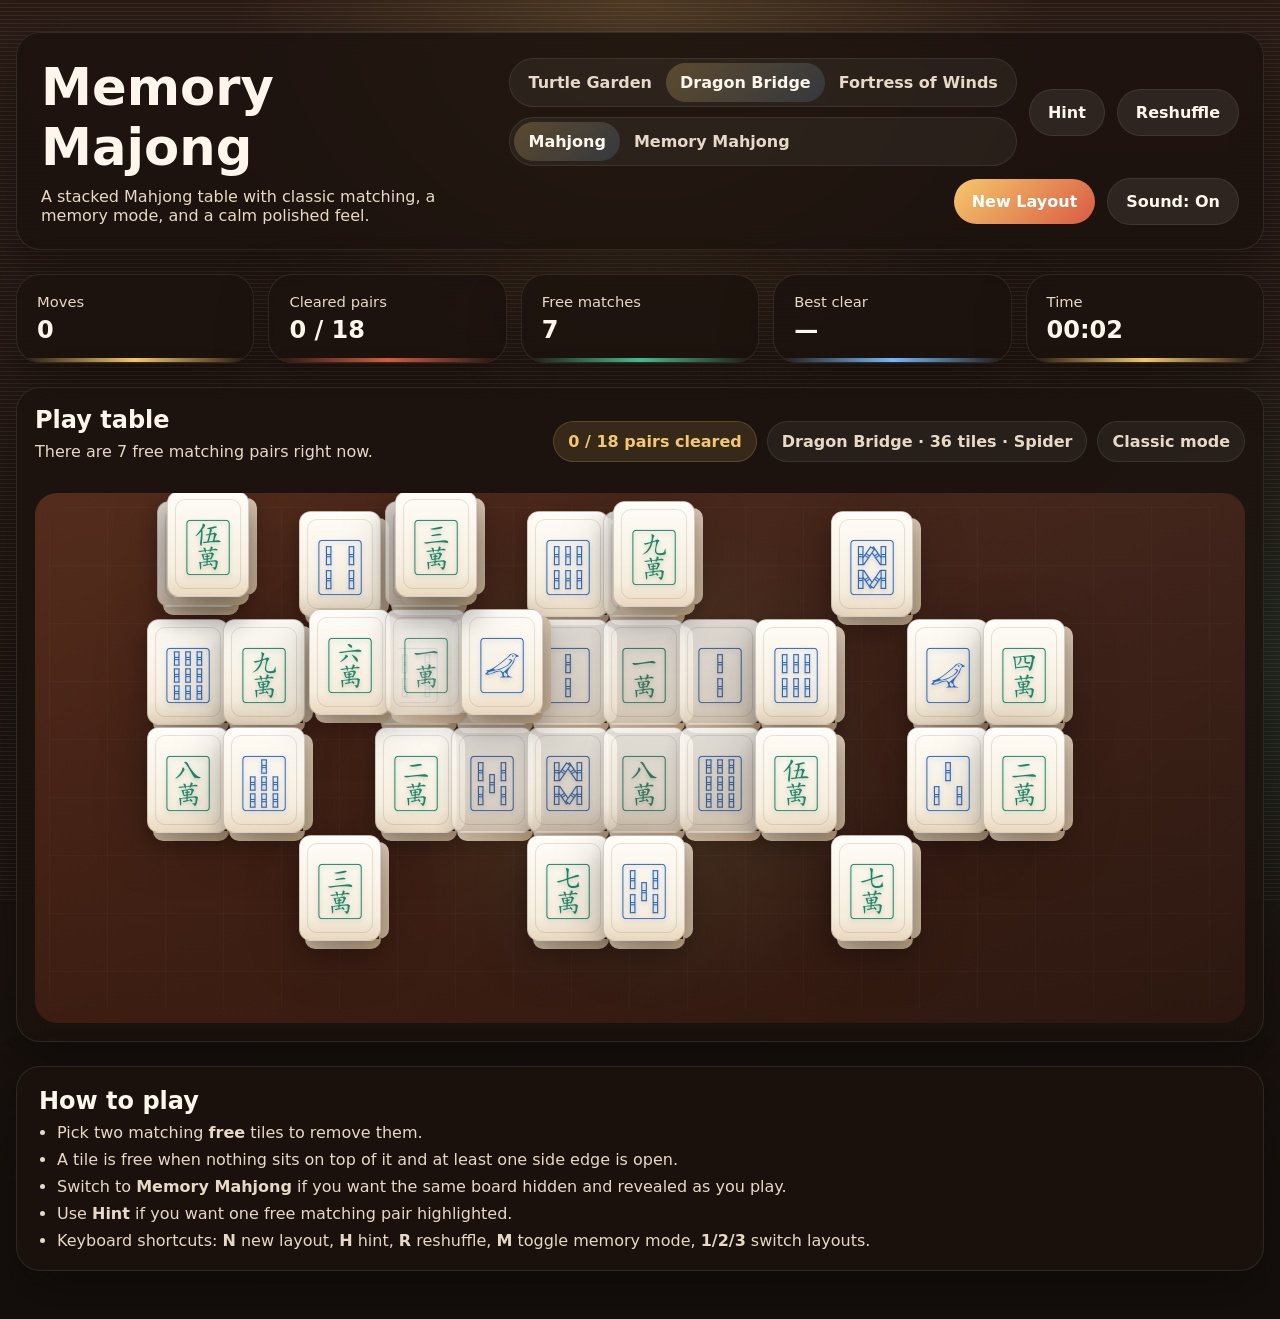
==== index.html @ 8ba1121e "Publish Memory Majong demo" ====
<!doctype html>
<html lang="en">
  <head>
    <meta charset="UTF-8" />
    <meta name="viewport" content="width=device-width, initial-scale=1.0" />
    <title>Memory Majong</title>
    <link rel="stylesheet" href="styles.css" />
  </head>
  <body>
    <main class="app">
      <header class="hero">
        <div class="hero-copy">
          <h1>Memory Majong</h1>
          <p class="subtitle">A stacked Mahjong table with classic matching, a memory mode, and a calm polished feel.</p>
        </div>

        <div class="hero-actions">
          <div class="picker-stack">
            <div class="mode-picker" role="group" aria-label="Layout difficulty">
              <button class="mode-button layout-button is-active" data-layout="easy" type="button">Turtle Garden</button>
              <button class="mode-button layout-button" data-layout="classic" type="button">Dragon Bridge</button>
              <button class="mode-button layout-button" data-layout="grand" type="button">Fortress of Winds</button>
            </div>
            <div class="mode-picker" role="group" aria-label="Game mode">
              <button class="mode-button game-mode-button is-active" data-game-mode="normal" type="button">Mahjong</button>
              <button class="mode-button game-mode-button" data-game-mode="memory" type="button">Memory Mahjong</button>
            </div>
          </div>
          <button id="hint-button" class="secondary-button" type="button">Hint</button>
          <button id="reshuffle-button" class="secondary-button" type="button">Reshuffle</button>
          <button id="new-game" class="primary-button" type="button">New Layout</button>
          <button id="sound-toggle" class="secondary-button" type="button" aria-pressed="true">Sound: On</button>
        </div>
      </header>

      <section class="stats" aria-label="Game status">
        <div class="stat-card accent-gold">
          <span class="stat-label">Moves</span>
          <strong id="moves">0</strong>
        </div>
        <div class="stat-card accent-red">
          <span class="stat-label">Cleared pairs</span>
          <strong id="matches">0 / 18</strong>
        </div>
        <div class="stat-card accent-green">
          <span class="stat-label">Free matches</span>
          <strong id="streak">0</strong>
        </div>
        <div class="stat-card accent-blue">
          <span class="stat-label">Best clear</span>
          <strong id="best-score">—</strong>
        </div>
        <div class="stat-card accent-gold">
          <span class="stat-label">Time</span>
          <strong id="elapsed-time">00:00</strong>
        </div>
      </section>

      <section class="table-shell">
        <div class="table-top">
          <div>
            <h2>Play table</h2>
            <p id="status-text" class="table-subtitle">Only free tiles can be lifted — a tile needs open air above and a free left or right edge.</p>
          </div>
          <div class="top-pills">
            <div id="progress-pill" class="progress-pill">0 / 18 pairs cleared</div>
            <div id="layout-pill" class="ghost-pill">Dragon Bridge</div>
            <div id="game-mode-pill" class="ghost-pill">Classic mode</div>
          </div>
        </div>

        <div class="board-wrap">
          <div id="board" class="board" aria-label="Mahjong solitaire board" role="grid"></div>
          <div id="table-glow" class="table-glow" aria-hidden="true"></div>
        </div>
      </section>

      <section class="how-to">
        <h2>How to play</h2>
        <ul>
          <li>Pick two matching <strong>free</strong> tiles to remove them.</li>
          <li>A tile is free when nothing sits on top of it and at least one side edge is open.</li>
          <li>Switch to <strong>Memory Mahjong</strong> if you want the same board hidden and revealed as you play.</li>
          <li>Use <strong>Hint</strong> if you want one free matching pair highlighted.</li>
          <li>Keyboard shortcuts: <strong>N</strong> new layout, <strong>H</strong> hint, <strong>R</strong> reshuffle, <strong>M</strong> toggle memory mode, <strong>1/2/3</strong> switch layouts.</li>
        </ul>
      </section>
    </main>

    <dialog id="win-dialog" class="win-dialog">
      <form method="dialog" class="win-card">
        <p class="eyebrow">Beautiful work</p>
        <h2>You cleared the table 🎉</h2>
        <p id="win-summary"></p>
        <div class="dialog-actions">
          <button class="primary-button" id="play-again" value="play-again">Play again</button>
          <button class="secondary-button" value="close">Close</button>
        </div>
      </form>
    </dialog>

    <script type="module" src="game.js"></script>
  </body>
</html>
---- styles.css ----
:root {
  color-scheme: dark;
  --bg: #1a120d;
  --bg-2: #2b1d16;
  --panel: rgba(28, 18, 14, 0.84);
  --panel-soft: rgba(255, 248, 235, 0.08);
  --text: #fff7ed;
  --muted: #e7d9c6;
  --gold: #f5c86b;
  --red: #d95b43;
  --jade: #43bf8f;
  --blue: #74baff;
  --shadow: 0 18px 50px rgba(0, 0, 0, 0.35);
  --tile-width: 82px;
  --tile-height: 106px;
  --step-x: 38px;
  --step-y: 54px;
  --lift-x: 10px;
  --lift-y: 10px;
}

* { box-sizing: border-box; }
body {
  margin: 0;
  min-height: 100vh;
  font-family: Inter, ui-sans-serif, system-ui, -apple-system, BlinkMacSystemFont, "Segoe UI", sans-serif;
  color: var(--text);
  background:
    radial-gradient(circle at top, rgba(245, 200, 107, 0.18), transparent 28%),
    radial-gradient(circle at right, rgba(60, 191, 138, 0.12), transparent 22%),
    linear-gradient(180deg, #2a1b15 0%, #140f0c 100%);
}
body::before {
  content: "";
  position: fixed;
  inset: 0;
  pointer-events: none;
  opacity: 0.08;
  background-image: linear-gradient(transparent 0, transparent calc(100% - 1px), rgba(255,255,255,0.8) calc(100% - 1px));
  background-size: 100% 4px;
}
body::after {
  content: "";
  position: fixed;
  inset: 0;
  pointer-events: none;
  opacity: 0.24;
  background:
    radial-gradient(circle at 12% 18%, rgba(255,255,255,0.16) 0 1px, transparent 2px),
    radial-gradient(circle at 84% 22%, rgba(255,255,255,0.14) 0 1px, transparent 2px),
    radial-gradient(circle at 68% 76%, rgba(245,200,107,0.16) 0 1px, transparent 2px),
    radial-gradient(circle at 24% 82%, rgba(105,183,255,0.12) 0 1px, transparent 2px);
}
button { font: inherit; }
.app { width: min(1280px, calc(100% - 32px)); margin: 0 auto; padding: 32px 0 48px; }
.hero,.stat-card,.table-shell,.how-to,.win-card {
  background: var(--panel);
  backdrop-filter: blur(16px);
  border: 1px solid rgba(255, 248, 235, 0.09);
  border-radius: 24px;
  box-shadow: var(--shadow);
}
.hero { display: flex; justify-content: space-between; align-items: end; gap: 20px; margin-bottom: 24px; padding: 24px; }
.hero-actions { display:flex; gap:12px; flex-wrap:wrap; justify-content:end; align-items:center; }
.picker-stack { display:flex; flex-direction:column; gap:10px; }
.eyebrow { margin:0 0 6px; color:var(--gold); font-size:.8rem; font-weight:700; letter-spacing:.12em; text-transform:uppercase; }
h1,h2,p { margin-top:0; }
h1 { margin-bottom:10px; font-size:clamp(2rem,4vw,3.5rem); }
h2 { margin-bottom:8px; }
.subtitle,.table-subtitle,.how-to ul { color:var(--muted); }
.subtitle { margin-bottom:0; max-width:58ch; }
.mode-picker {
  display:inline-flex; padding:4px; border-radius:999px; background:rgba(255,255,255,0.05); border:1px solid rgba(255,255,255,0.08);
  flex-wrap: wrap;
}
.mode-button {
  border:0; background:transparent; color:var(--muted); padding:10px 14px; border-radius:999px; cursor:pointer; font-weight:700;
}
.mode-button.is-active { background:linear-gradient(135deg, rgba(245,200,107,.24), rgba(105,183,255,.15)); color:var(--text); }
.stats { display:grid; grid-template-columns:repeat(auto-fit,minmax(150px,1fr)); gap:14px; margin-bottom:24px; }
.stat-card { padding:18px 20px; position:relative; overflow:hidden; }
.stat-card::after { content:""; position:absolute; inset:auto 0 0 0; height:4px; }
.accent-gold::after { background: linear-gradient(90deg, transparent, var(--gold), transparent); }
.accent-red::after { background: linear-gradient(90deg, transparent, var(--red), transparent); }
.accent-green::after { background: linear-gradient(90deg, transparent, var(--jade), transparent); }
.accent-blue::after { background: linear-gradient(90deg, transparent, var(--blue), transparent); }
.stat-label { display:block; margin-bottom:6px; color:var(--muted); font-size:.92rem; }
.stat-card strong { font-size:1.5rem; }
.table-shell { padding:18px; }
.table-top { display:flex; justify-content:space-between; align-items:center; gap:16px; margin-bottom:16px; }
.top-pills { display:flex; gap:10px; flex-wrap:wrap; justify-content:end; }
.progress-pill,.ghost-pill {
  border-radius:999px; padding:10px 14px; font-weight:700; white-space:nowrap;
}
.progress-pill { background:rgba(245, 200, 107, 0.12); border:1px solid rgba(245, 200, 107, 0.18); color:var(--gold); }
.ghost-pill { background:rgba(255,255,255,0.05); border:1px solid rgba(255,255,255,0.09); color:var(--muted); }
.board-wrap {
  position:relative; padding:18px; border-radius:22px; overflow:auto;
  display:flex;
  justify-content:center;
  align-items:flex-start;
  background:
    radial-gradient(circle at center, rgba(60, 191, 138, 0.09), transparent 40%),
    linear-gradient(180deg, rgba(255,255,255,0.03), rgba(0,0,0,0.12)),
    linear-gradient(135deg, rgba(88, 41, 23, 0.85), rgba(53, 28, 20, 0.92));
}
.board-wrap::before {
  content: "";
  position: absolute;
  inset: 14px;
  border-radius: 18px;
  background:
    linear-gradient(90deg, rgba(255,255,255,0.025) 1px, transparent 1px),
    linear-gradient(rgba(255,255,255,0.025) 1px, transparent 1px);
  background-size: 58px 58px;
  pointer-events: none;
}
.table-glow {
  position:absolute; inset:-20% -10%; pointer-events:none; background:radial-gradient(circle at center, rgba(245,200,107,.08), transparent 30%);
  opacity:.8; animation: pulse 5.5s ease-in-out infinite;
}
@keyframes pulse { 0%,100% { transform:scale(1); opacity:.45; } 50% { transform:scale(1.08); opacity:.8; } }
@keyframes pairCelebrateLeft {
  0% { transform: translateY(0) scale(1); }
  45% { transform: translate(12px, -6px) scale(1.04); }
  100% { transform: translate(22px, -10px) scale(0.96); opacity: 0; }
}
@keyframes pairCelebrateRight {
  0% { transform: translateY(0) scale(1); }
  45% { transform: translate(-12px, -6px) scale(1.04); }
  100% { transform: translate(-22px, -10px) scale(0.96); opacity: 0; }
}
.board {
  position: relative;
  z-index: 1;
  width: calc(var(--board-width) + 48px);
  height: calc(var(--board-height) + 48px);
  min-width: calc(var(--board-width) + 48px);
  min-height: calc(var(--board-height) + 48px);
  flex: 0 0 auto;
}
.tile {
  position:absolute;
  width: var(--tile-width);
  height: var(--tile-height);
  padding: 0;
  border: 0;
  background: transparent;
  cursor: pointer;
  transform: translateY(0);
  transition: transform 160ms ease, filter 180ms ease, opacity 180ms ease;
}
.tile:hover:not(:disabled) { transform: translateY(-4px); }
.tile.is-celebrating-left {
  animation: pairCelebrateLeft 360ms ease forwards;
}
.tile.is-celebrating-right {
  animation: pairCelebrateRight 360ms ease forwards;
}
.tile:disabled { cursor: default; }
.tile:focus-visible { outline: 3px solid #fde68a; outline-offset: 5px; }
.tile.is-removed { opacity: 0; pointer-events: none; transform: scale(0.92); }
.tile.is-free .tile-face { filter: drop-shadow(0 10px 24px rgba(0,0,0,.25)); }
.tile.is-selected .tile-face { transform: translate(-4px, -4px); box-shadow: 0 0 0 2px rgba(245,200,107,.65), 0 18px 28px rgba(0,0,0,.28); }
.tile.is-hinted .tile-face { box-shadow: 0 0 0 2px rgba(116,186,255,.7), 0 0 24px rgba(116,186,255,.24); }
.tile.is-blocked .tile-face { opacity: .84; filter: saturate(.8); }
.tile.is-concealed .tile-face { background: linear-gradient(180deg, #efe3c7 0%, #d2b789 100%); }
.tile.is-top .tile-face { box-shadow: 0 18px 28px rgba(0,0,0,.28); }
.tile-side,
.tile-front-edge,
.tile-face {
  position:absolute;
  border-radius: 12px;
}
.tile-face {
  inset: 0;
  background: linear-gradient(180deg, #fffdf8 0%, #f5eddd 78%, #ead8bf 100%);
  border: 1px solid rgba(69, 48, 35, 0.22);
  box-shadow: 0 12px 20px rgba(0,0,0,.18), inset 0 2px 0 rgba(255,255,255,.95);
  overflow: hidden;
}
.tile-face::before {
  content: "";
  position:absolute;
  inset: 7px;
  border-radius: 10px;
  border: 1px solid rgba(69,48,35,.13);
}
.tile-face--back::before {
  border-color: rgba(91, 57, 26, 0.18);
}
.tile-side {
  top: 7px;
  right: -8px;
  width: 10px;
  height: calc(100% - 9px);
  border-radius: 0 10px 10px 0;
  background: linear-gradient(180deg, #dccbb5 0%, #cbb498 100%);
}
.tile-back-pattern {
  position: absolute;
  inset: 10px;
  border-radius: 10px;
  background:
    radial-gradient(circle at 25% 25%, rgba(255,255,255,0.38) 0 2px, transparent 3px),
    radial-gradient(circle at 75% 75%, rgba(255,255,255,0.24) 0 2px, transparent 3px),
    linear-gradient(135deg, rgba(129, 34, 38, 0.92), rgba(169, 71, 31, 0.95));
  border: 1px solid rgba(91, 30, 22, 0.28);
  box-shadow: inset 0 0 0 2px rgba(255, 240, 214, 0.22);
}
.tile-front-edge {
  left: 6px;
  right: 0;
  bottom: -8px;
  height: 10px;
  border-radius: 0 0 12px 12px;
  background: linear-gradient(90deg, #dbc7ae 0%, #c6ab89 100%);
}
.tile-ink {
  position:absolute;
  inset: 0;
  display:flex;
  align-items:center;
  justify-content:center;
  padding:8px;
}
.tile-glyph {
  font-size: 3.65rem;
  line-height: 1;
  filter: drop-shadow(0 2px 2px rgba(0,0,0,.18));
}
.tile[data-accent="jade"] .tile-glyph { color: #178866; }
.tile[data-accent="blue"] .tile-glyph { color: #2668c8; }
.tile[data-accent="red"] .tile-glyph { color: #c43e30; }
.tile[data-accent="gold"] .tile-glyph { color: #a27618; }
.primary-button,.secondary-button {
  appearance:none; border:0; border-radius:999px; padding:13px 18px; font-weight:700; cursor:pointer;
}
.primary-button { background:linear-gradient(135deg, var(--gold), var(--red)); color:white; }
.secondary-button { background:var(--panel-soft); color:var(--text); border:1px solid rgba(255,255,255,0.08); }
.secondary-button:disabled,.mode-button:disabled { opacity:.45; cursor:not-allowed; }
.how-to { margin-top:24px; padding:20px 22px; }
.how-to ul { margin:0; padding-left:18px; }
.how-to li + li { margin-top:8px; }
.win-dialog { border:0; padding:0; background:transparent; }
.win-dialog::backdrop { background:rgba(2,6,23,.7); backdrop-filter:blur(6px); }
.win-card { width:min(92vw,430px); padding:28px; }
.dialog-actions { display:flex; gap:12px; margin-top:22px; }
@media (max-width:780px) {
  .app { width:min(100% - 20px,700px); padding-top:22px; }
  .hero,.table-top { flex-direction:column; align-items:stretch; }
  .hero-actions,.top-pills { justify-content:stretch; }
}
@media (max-width:520px) {
  .board-wrap { padding:10px; }
  .dialog-actions,.hero-actions { flex-direction:column; }
  .mode-picker { width:100%; justify-content:space-between; }
}

@media (prefers-reduced-motion: reduce) {
  *, *::before, *::after {
    animation-duration: 0.01ms !important;
    animation-iteration-count: 1 !important;
    transition-duration: 0.01ms !important;
    scroll-behavior: auto !important;
  }

  .table-glow {
    animation: none !important;
  }
}
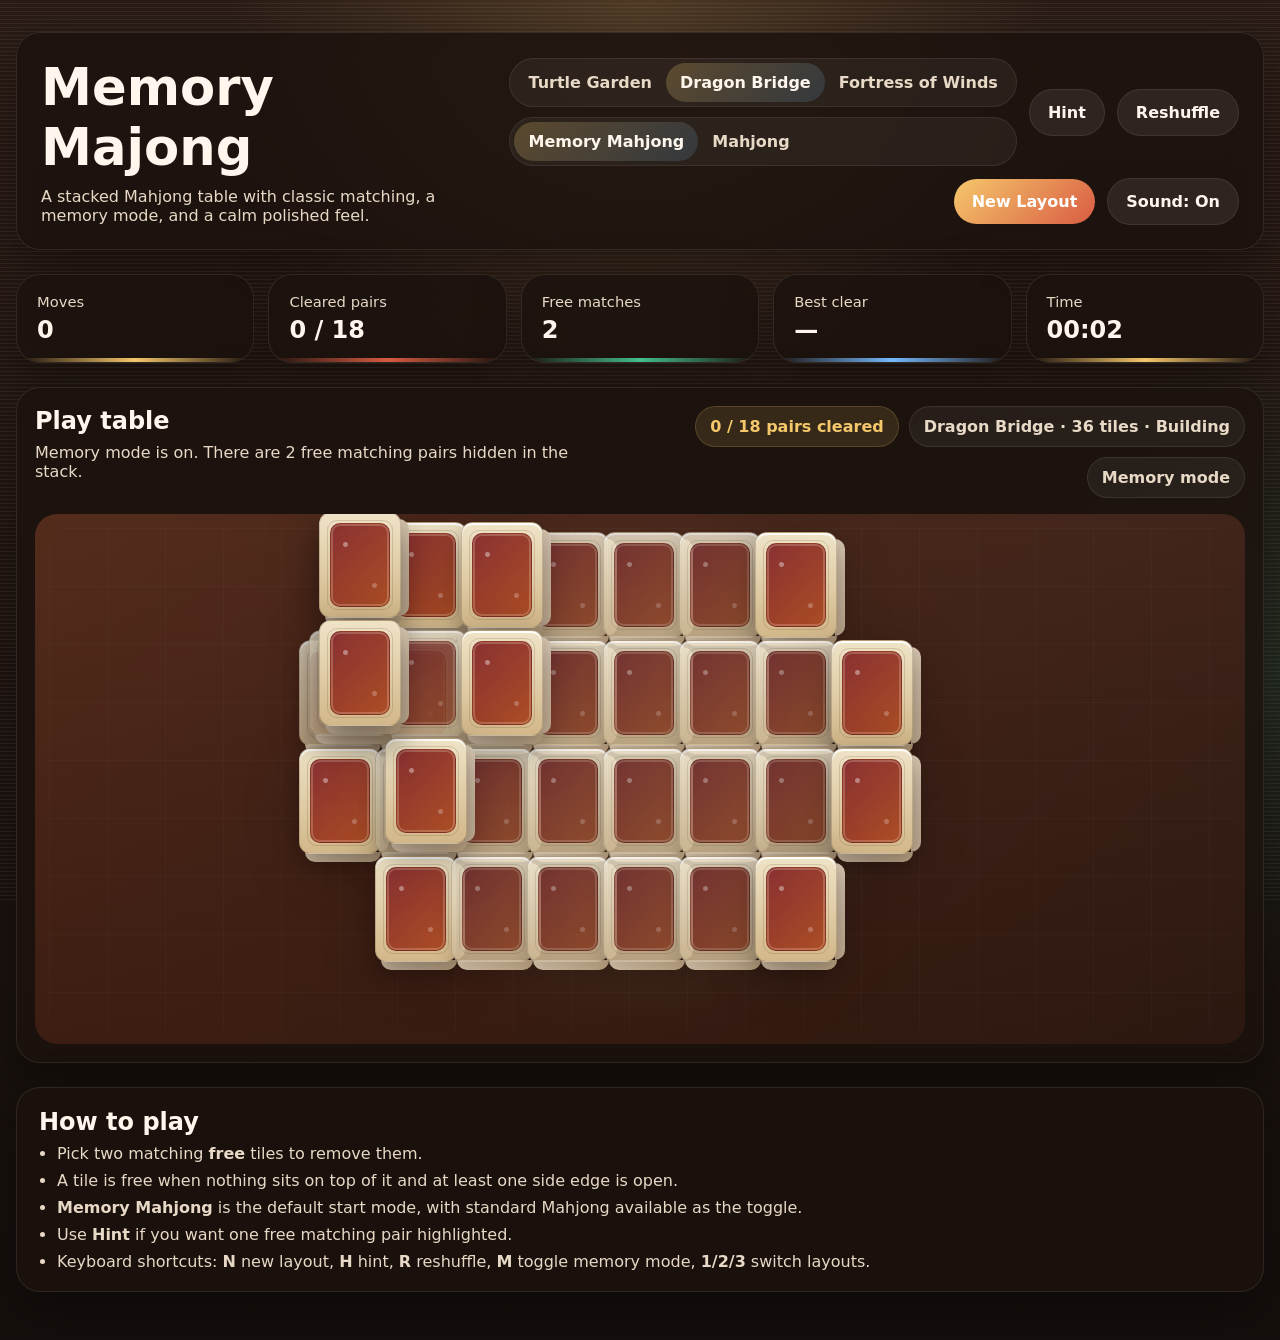
==== commit 29009816: "Make Memory Majong the default mode" ====
--- a/index.html
+++ b/index.html
@@ -22,8 +22,8 @@
               <button class="mode-button layout-button" data-layout="grand" type="button">Fortress of Winds</button>
             </div>
             <div class="mode-picker" role="group" aria-label="Game mode">
-              <button class="mode-button game-mode-button is-active" data-game-mode="normal" type="button">Mahjong</button>
-              <button class="mode-button game-mode-button" data-game-mode="memory" type="button">Memory Mahjong</button>
+              <button class="mode-button game-mode-button is-active" data-game-mode="memory" type="button">Memory Mahjong</button>
+              <button class="mode-button game-mode-button" data-game-mode="normal" type="button">Mahjong</button>
             </div>
           </div>
           <button id="hint-button" class="secondary-button" type="button">Hint</button>
@@ -80,7 +80,7 @@
         <ul>
           <li>Pick two matching <strong>free</strong> tiles to remove them.</li>
           <li>A tile is free when nothing sits on top of it and at least one side edge is open.</li>
-          <li>Switch to <strong>Memory Mahjong</strong> if you want the same board hidden and revealed as you play.</li>
+          <li><strong>Memory Mahjong</strong> is the default start mode, with standard Mahjong available as the toggle.</li>
           <li>Use <strong>Hint</strong> if you want one free matching pair highlighted.</li>
           <li>Keyboard shortcuts: <strong>N</strong> new layout, <strong>H</strong> hint, <strong>R</strong> reshuffle, <strong>M</strong> toggle memory mode, <strong>1/2/3</strong> switch layouts.</li>
         </ul>
--- a/styles.css
+++ b/styles.css
@@ -51,7 +51,7 @@
     radial-gradient(circle at 68% 76%, rgba(245,200,107,0.16) 0 1px, transparent 2px),
     radial-gradient(circle at 24% 82%, rgba(105,183,255,0.12) 0 1px, transparent 2px);
 }
-button { font: inherit; }
+button { font: inherit; touch-action: manipulation; }
 .app { width: min(1280px, calc(100% - 32px)); margin: 0 auto; padding: 32px 0 48px; }
 .hero,.stat-card,.table-shell,.how-to,.win-card {
   background: var(--panel);
@@ -99,6 +99,9 @@
   display:flex;
   justify-content:center;
   align-items:flex-start;
+  -webkit-overflow-scrolling: touch;
+  overscroll-behavior: contain;
+  touch-action: pan-x pan-y;
   background:
     radial-gradient(circle at center, rgba(60, 191, 138, 0.09), transparent 40%),
     linear-gradient(180deg, rgba(255,255,255,0.03), rgba(0,0,0,0.12)),
@@ -246,15 +249,74 @@
 .win-dialog::backdrop { background:rgba(2,6,23,.7); backdrop-filter:blur(6px); }
 .win-card { width:min(92vw,430px); padding:28px; }
 .dialog-actions { display:flex; gap:12px; margin-top:22px; }
-@media (max-width:780px) {
-  .app { width:min(100% - 20px,700px); padding-top:22px; }
+@media (max-width:900px) {
+  :root {
+    --tile-width: 74px;
+    --tile-height: 96px;
+    --step-x: 34px;
+    --step-y: 49px;
+    --lift-x: 8px;
+    --lift-y: 8px;
+  }
+
+  .app { width:min(100% - 20px,840px); padding-top:22px; }
   .hero,.table-top { flex-direction:column; align-items:stretch; }
   .hero-actions,.top-pills { justify-content:stretch; }
-}
-@media (max-width:520px) {
-  .board-wrap { padding:10px; }
+  .hero-actions > button,
+  .picker-stack,
+  .mode-picker {
+    width: 100%;
+  }
+  .mode-picker { justify-content:space-between; }
+  .mode-button,
+  .primary-button,
+  .secondary-button {
+    min-height: 46px;
+  }
+  .stats { grid-template-columns: repeat(2, minmax(0, 1fr)); }
+}
+@media (max-width:640px) {
+  :root {
+    --tile-width: 66px;
+    --tile-height: 88px;
+    --step-x: 30px;
+    --step-y: 45px;
+    --lift-x: 7px;
+    --lift-y: 7px;
+  }
+
+  .board-wrap { padding:12px 8px; }
+  .board-wrap::before { inset: 8px; background-size: 42px 42px; }
   .dialog-actions,.hero-actions { flex-direction:column; }
-  .mode-picker { width:100%; justify-content:space-between; }
+  .mode-picker { gap: 6px; }
+  .mode-button {
+    flex: 1 1 calc(50% - 6px);
+    text-align: center;
+    padding: 10px 12px;
+  }
+  .stat-card { padding:16px; }
+  .stat-card strong { font-size:1.25rem; }
+  .tile-glyph { font-size: 3rem; }
+  .how-to { padding:18px; }
+}
+@media (max-width:480px) {
+  :root {
+    --tile-width: 58px;
+    --tile-height: 78px;
+    --step-x: 26px;
+    --step-y: 39px;
+    --lift-x: 6px;
+    --lift-y: 6px;
+  }
+
+  .app { width: min(100% - 12px, 520px); }
+  .hero, .table-shell, .how-to, .stat-card, .win-card { border-radius: 18px; }
+  .hero { padding: 18px; }
+  h1 { font-size: 1.7rem; }
+  .stats { grid-template-columns: 1fr; gap: 10px; }
+  .progress-pill, .ghost-pill { white-space: normal; }
+  .table-shell { padding: 12px; }
+  .tile-glyph { font-size: 2.5rem; }
 }
 
 @media (prefers-reduced-motion: reduce) {
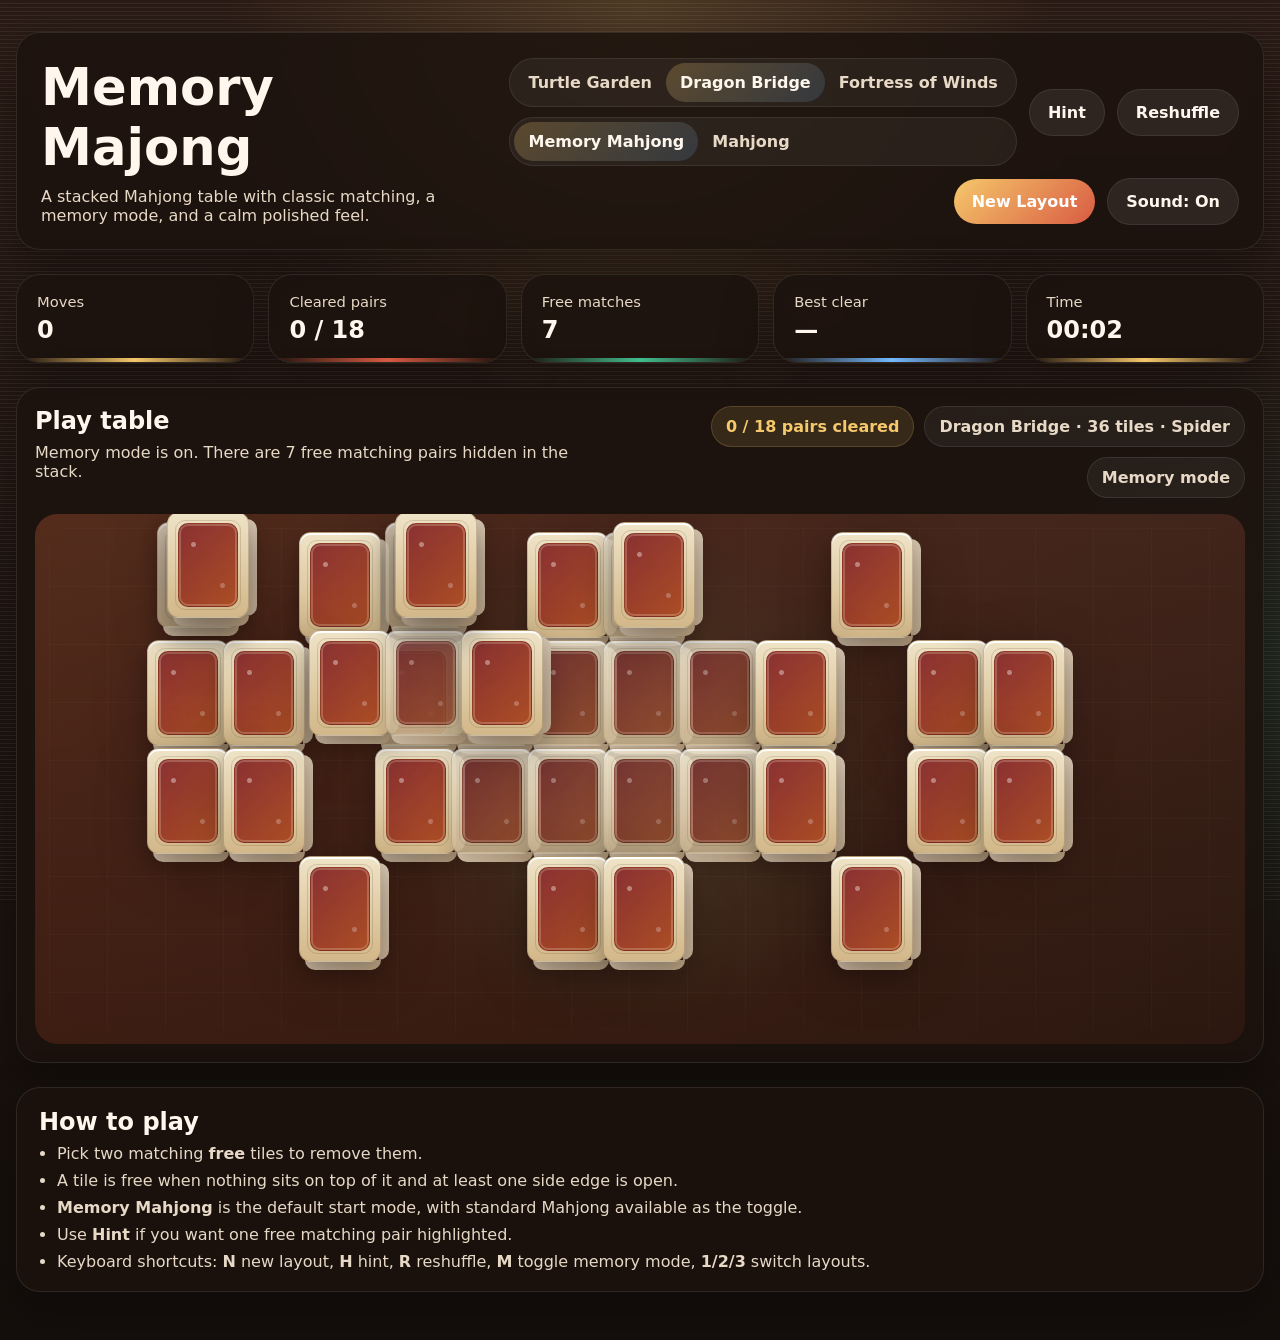
==== commit e6b8c7d4: "Polish tile faces and add PWA shell" ====
--- a/index.html
+++ b/index.html
@@ -4,6 +4,14 @@
     <meta charset="UTF-8" />
     <meta name="viewport" content="width=device-width, initial-scale=1.0" />
     <title>Memory Majong</title>
+    <meta name="theme-color" content="#13261d" />
+    <meta name="apple-mobile-web-app-capable" content="yes" />
+    <meta name="apple-mobile-web-app-status-bar-style" content="black-translucent" />
+    <meta name="apple-mobile-web-app-title" content="Memory Majong" />
+    <meta name="description" content="A calm Mahjong table with classic matching, memory mode, and installable offline-friendly play." />
+    <link rel="manifest" href="manifest.webmanifest" />
+    <link rel="icon" href="icons/icon.svg" type="image/svg+xml" />
+    <link rel="apple-touch-icon" href="icons/icon.svg" />
     <link rel="stylesheet" href="styles.css" />
   </head>
   <body>
--- a/styles.css
+++ b/styles.css
@@ -222,20 +222,77 @@
 .tile-ink {
   position:absolute;
   inset: 0;
-  display:flex;
-  align-items:center;
-  justify-content:center;
-  padding:8px;
-}
-.tile-glyph {
-  font-size: 3.65rem;
+  padding:10px 8px;
+}
+.tile-pip,
+.tile-honor {
+  position: absolute;
+}
+.tile-pip {
+  width: 16px;
+  height: 16px;
+  transform: translate(-50%, -50%);
+}
+.tile-pip-core {
+  position: absolute;
+  inset: 0;
+}
+.tile-pip--circle .tile-pip-core {
+  border-radius: 50%;
+  background: radial-gradient(circle at 35% 35%, rgba(255,255,255,0.92) 0 22%, currentColor 23% 66%, rgba(13, 34, 70, 0.92) 67% 100%);
+  box-shadow: inset 0 1px 1px rgba(255,255,255,0.45), 0 1px 2px rgba(0,0,0,0.18);
+}
+.tile-pip--bamboo {
+  width: 14px;
+  height: 22px;
+}
+.tile-pip--bamboo .tile-pip-core {
+  border-radius: 999px;
+  background: linear-gradient(180deg, rgba(255,255,255,0.55), rgba(255,255,255,0.08) 22%), currentColor;
+  box-shadow: inset 0 -1px 0 rgba(0,0,0,0.14), inset 0 1px 0 rgba(255,255,255,0.3), 0 1px 2px rgba(0,0,0,0.14);
+}
+.tile-pip--bamboo .tile-pip-core::before,
+.tile-pip--bamboo .tile-pip-core::after {
+  content: "";
+  position: absolute;
+  left: 2px;
+  right: 2px;
+  height: 2px;
+  border-radius: 999px;
+  background: rgba(255,255,255,0.35);
+}
+.tile-pip--bamboo .tile-pip-core::before { top: 5px; }
+.tile-pip--bamboo .tile-pip-core::after { bottom: 5px; }
+.tile-pip--top-left { left: 25%; top: 21%; }
+.tile-pip--top-center { left: 50%; top: 18%; }
+.tile-pip--top-right { left: 75%; top: 21%; }
+.tile-pip--mid-left { left: 25%; top: 50%; }
+.tile-pip--center { left: 50%; top: 50%; }
+.tile-pip--mid-right { left: 75%; top: 50%; }
+.tile-pip--bottom-left { left: 25%; top: 79%; }
+.tile-pip--bottom-center { left: 50%; top: 82%; }
+.tile-pip--bottom-right { left: 75%; top: 79%; }
+.tile-honor {
+  inset: 10px;
+  display: flex;
+  align-items: center;
+  justify-content: center;
+  border-radius: 14px;
+  background: radial-gradient(circle at 50% 35%, rgba(255,255,255,0.42), transparent 48%);
+}
+.tile-honor-mark {
+  font-size: 3.55rem;
   line-height: 1;
   filter: drop-shadow(0 2px 2px rgba(0,0,0,.18));
 }
-.tile[data-accent="jade"] .tile-glyph { color: #178866; }
-.tile[data-accent="blue"] .tile-glyph { color: #2668c8; }
-.tile[data-accent="red"] .tile-glyph { color: #c43e30; }
-.tile[data-accent="gold"] .tile-glyph { color: #a27618; }
+.tile-honor--jade .tile-honor-mark { color: #178866; }
+.tile-honor--blue .tile-honor-mark { color: #2668c8; }
+.tile-honor--red .tile-honor-mark { color: #c43e30; }
+.tile-honor--gold .tile-honor-mark { color: #a27618; }
+.tile[data-accent="jade"] .tile-pip { color: #178866; }
+.tile[data-accent="blue"] .tile-pip { color: #2668c8; }
+.tile[data-accent="red"] .tile-pip { color: #c43e30; }
+.tile[data-accent="gold"] .tile-pip { color: #a27618; }
 .primary-button,.secondary-button {
   appearance:none; border:0; border-radius:999px; padding:13px 18px; font-weight:700; cursor:pointer;
 }
